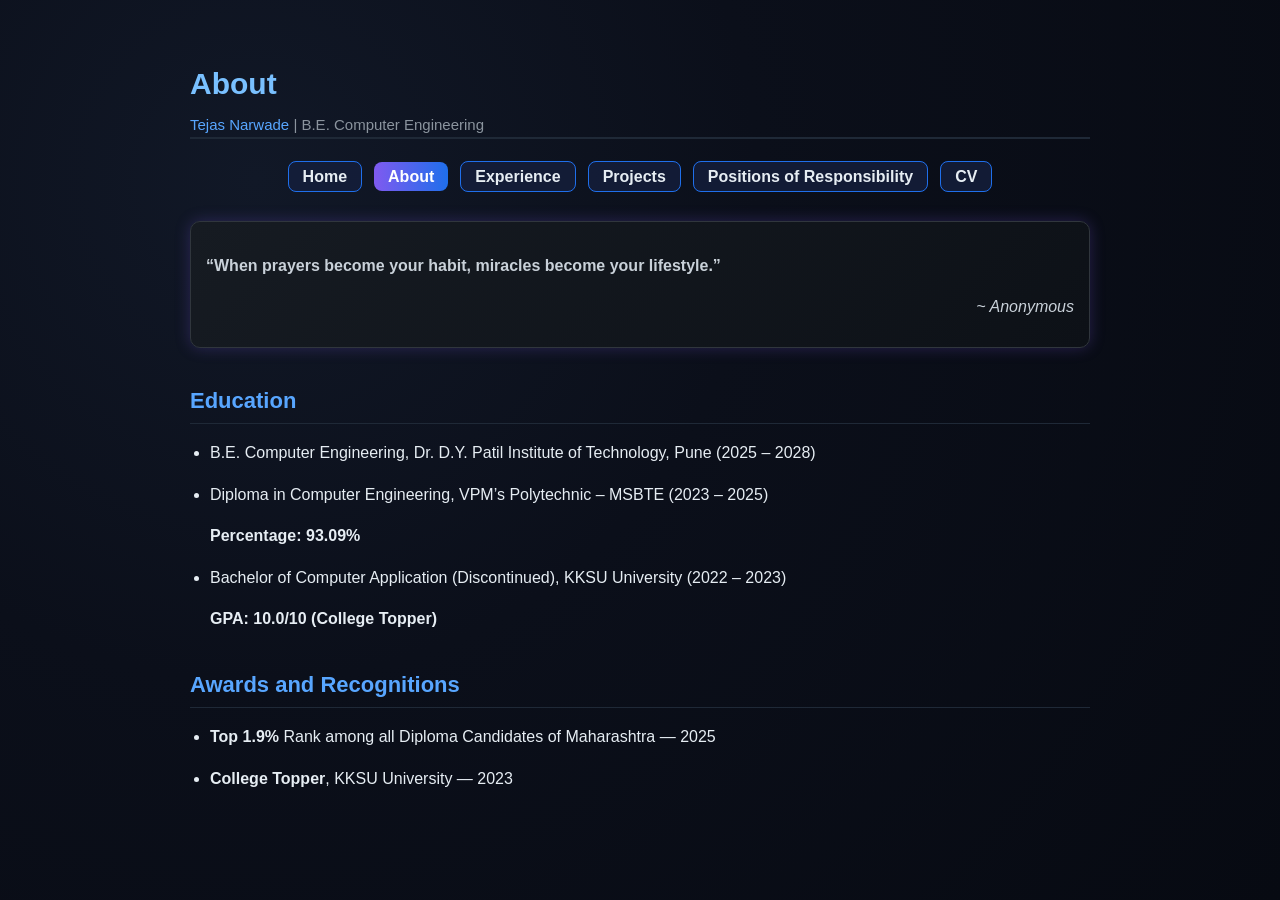
==== about.html @ dc9e4a2b "updated myweb" ====
<!DOCTYPE html PUBLIC "-//W3C//DTD XHTML 1.1//EN"
  "http://www.w3.org/TR/xhtml11/DTD/xhtml11.dtd">
<html xmlns="http://www.w3.org/1999/xhtml" xml:lang="en">
<head>

<meta name="viewport" content="width=device-width, initial-scale=1.0">
<meta http-equiv="Content-Type" content="text/html;charset=utf-8" />
<link rel="icon" href="images/icon.png">
<link rel="stylesheet" href="style.css" type="text/css" />
<link rel="stylesheet" href="font-awesome/css/font-awesome.min.css">

<title>Tejas Narwade</title>
</head>

<body>
<div id="main-container">
<div id="layout-content">

<div id="toptitle">
<h1>About</h1>
<div id="subtitle"><a href="index.html">Tejas Narwade</a> | B.E. Computer Engineering</div>
</div>

<nav class="top-menu">
<ul>
<li><a href="index.html">Home</a></li>
<li><a href="about.html" class="active">About</a></li>
<li><a href="experience.html">Experience</a></li>
<li><a href="projects.html">Projects</a></li>
<li><a href="pors.html">Positions of Responsibility</a></li>
<li><a href="assets/cv.pdf" download>CV</a></li>
</ul>
</nav>

<p style="margin-top: 20px;"></p>

<div class="infoblock">
<div class="blockcontent">
<p><b>&ldquo;When prayers become your habit, miracles become your lifestyle.&rdquo;</b></p>
<p style="text-align: right;"><i>~ Anonymous</i></p>
</div></div>

<h2>Education</h2>
<ul>

<li>
<p>B.E. Computer Engineering, Dr. D.Y. Patil Institute of Technology, Pune (2025 – 2028)</p>
</li>

<li>
<p>Diploma in Computer Engineering, VPM’s Polytechnic – MSBTE (2023 – 2025)</p>
<p><b>Percentage: 93.09%</b></p>
</li>

<li>
<p>Bachelor of Computer Application (Discontinued), KKSU University (2022 – 2023)</p>
<p><b>GPA: 10.0/10 (College Topper)</b></p>
</li>

</ul>

<h2>Awards and Recognitions</h2>
<ul>
<li><p><strong>Top 1.9%</strong> Rank among all Diploma Candidates of Maharashtra — 2025</p></li>
<li><p><strong>College Topper</strong>, KKSU University — 2023</p></li>
</ul>

</div>

<div id="footer-container">
<div id="footer">
<div id="footer-text">
</div>
</div>
</div>

</div>
</body>
</html>
---- style.css ----
/* ==========================================
   TEJAS NARWADE – COSMIC ML FINANCE THEME
   ========================================== */

/* ---------------- BODY ---------------- */

body {
    margin: 0;
    padding: 0;
    font-family: Optima, -apple-system, BlinkMacSystemFont,
                 Ubuntu, Cantarell, "Fira Sans",
                 "Helvetica Neue", Arial, sans-serif;

    background: radial-gradient(circle at 20% 20%, #111827 0%, #0b0f1a 40%, #070a12 100%);
    color: #e6edf3;
    line-height: 1.6;
}

/* Smooth global transitions */
* {
    transition: all 0.25s ease;
}

/* ---------------- MAIN LAYOUT ---------------- */

div#main-container {
    min-height: 100vh;
    background: transparent;
}

div#layout-content {
    max-width: 900px;
    margin: auto;
    padding: 40px 30px;
}

/* ---------------- TITLES ---------------- */

div#toptitle {
    border-bottom: 2px solid #1f2937;
    margin-bottom: 25px;
}

h1 {
    font-size: 30px;
    margin-bottom: 5px;
    color: #79c0ff;
}

h2 {
    font-size: 22px;
    margin-top: 35px;
    margin-bottom: 15px;
    border-bottom: 1px solid #1f2937;
    padding-bottom: 5px;
    color: #58a6ff;
}

h3 {
    color: #7f5af0;
}

div#subtitle {
    color: #8b949e;
    font-size: 15px;
}

/* ---------------- LINKS ---------------- */

a {
    color: #58a6ff;
    text-decoration: none;
}

a:hover {
    color: #f0b90b; /* finance gold */
}

/* ---------------- TOP MENU ---------------- */

.top-menu ul {
    list-style: none;
    padding: 0;
    display: flex;
    gap: 12px;
    flex-wrap: wrap;
    justify-content: center;
    margin-bottom: 25px;
}

.top-menu li a {
    padding: 6px 14px;
    border-radius: 8px;
    border: 1px solid #1f6feb;
    background: rgba(20, 30, 60, 0.8);
    color: #e6edf3;
    font-weight: 600;
}

.top-menu li a:hover {
    background: #1f6feb;
    box-shadow: 0 0 10px rgba(31, 111, 235, 0.6);
    color: white;
}

.top-menu li a.active {
    background: linear-gradient(90deg, #7f5af0, #1f6feb);
    border: none;
    color: white;
}

/* ---------------- TEXT ---------------- */

p {
    font-size: 16px;
    margin-bottom: 12px;
}

ul {
    padding-left: 20px;
}

li {
    margin-bottom: 6px;
}

/* ---------------- PROFILE IMAGE ---------------- */

img {
    border-radius: 12px;
    box-shadow: 0 0 18px rgba(127, 90, 240, 0.3);
}

/* ---------------- INFOBLOCK (QUOTE) ---------------- */

div.infoblock > div.blockcontent {
    background: linear-gradient(135deg, #161b22, #0d1117);
    border: 1px solid #30363d;
    border-radius: 10px;
    padding: 15px;
    color: #c9d1d9;
    box-shadow: 0 0 15px rgba(127, 90, 240, 0.25);
}

/* ---------------- CODE BLOCKS ---------------- */

pre, tt {
    background: #161b22;
    color: #c9d1d9;
    border-radius: 6px;
    padding: 6px 8px;
    font-family: SFMono-Regular, Consolas, monospace;
}

/* ---------------- FOOTER ---------------- */

div#footer {
    color: #6e7681;
    font-size: 14px;
    padding-top: 40px;
    text-align: center;
}

/* ---------------- TABLES ---------------- */

table {
    border-collapse: collapse;
}

td {
    padding: 6px 8px;
}

/* ---------------- MOBILE RESPONSIVE ---------------- */

@media screen and (max-width: 768px) {

    div#layout-content {
        padding: 25px 20px;
    }

    .top-menu ul {
        justify-content: center;
    }

    img {
        display: block;
        margin: auto;
    }

}
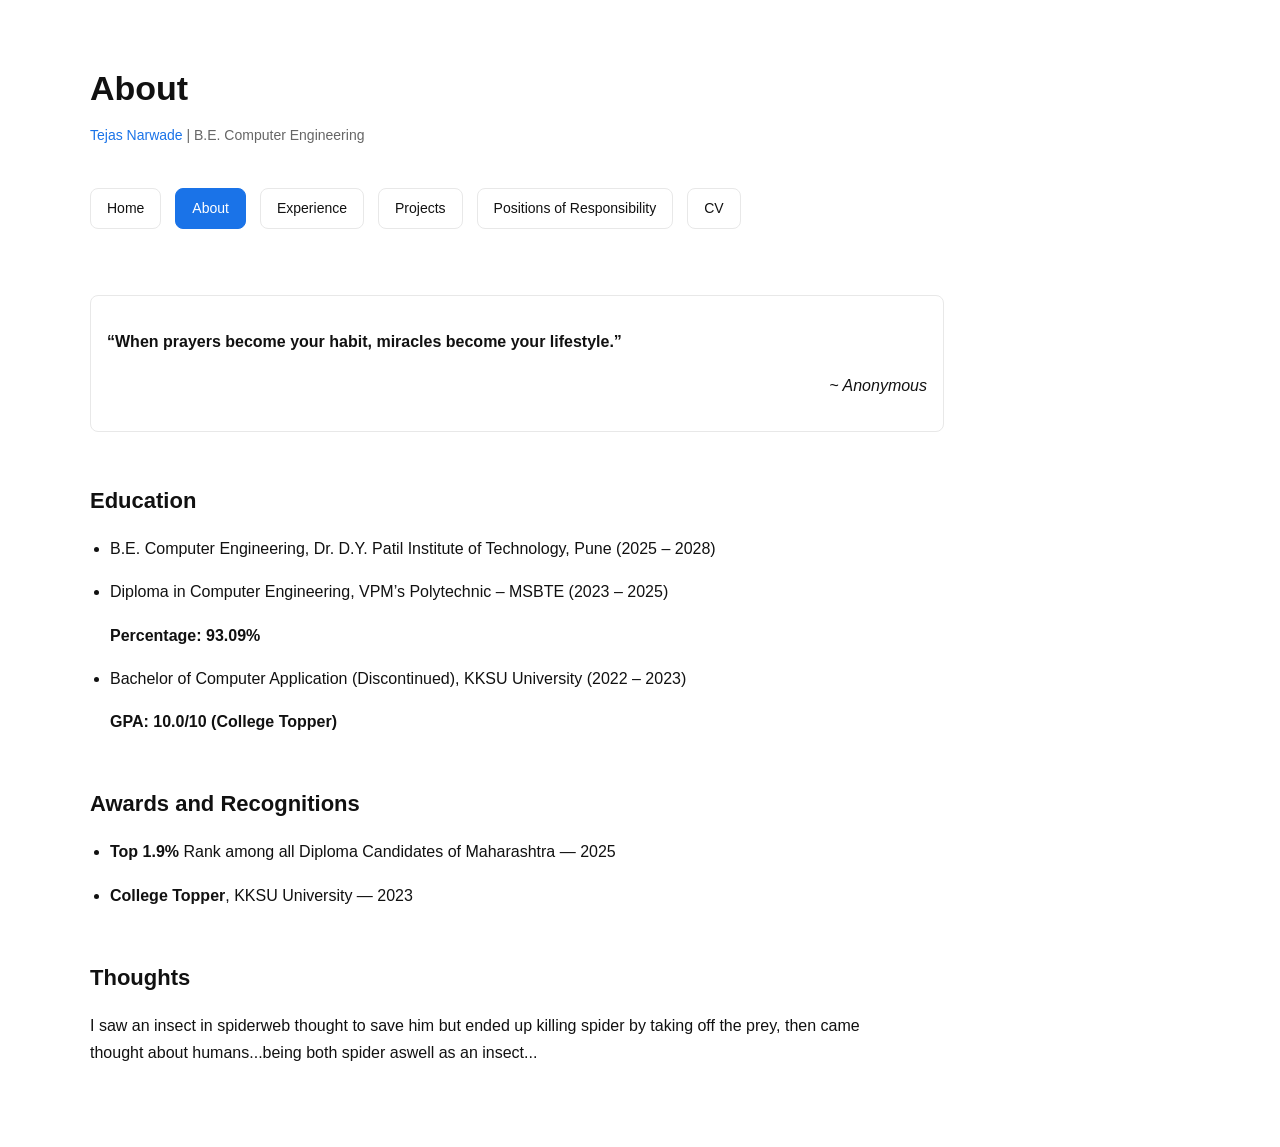
==== commit 69318133: "update in about" ====
--- a/about.html
+++ b/about.html
@@ -65,6 +65,11 @@
 <li><p><strong>College Topper</strong>, KKSU University — 2023</p></li>
 </ul>
 
+<h2> Thoughts </h2>
+<p>I saw an insect in spiderweb thought to save him but ended up killing spider by taking off the prey, then came thought
+  about humans...being both spider aswell as an insect...
+</p>
+
 </div>
 
 <div id="footer-container">
--- a/style.css
+++ b/style.css
@@ -1,191 +1,131 @@
-/* ==========================================
-   TEJAS NARWADE – COSMIC ML FINANCE THEME
-   ========================================== */
-
-/* ---------------- BODY ---------------- */
-
-body {
-    margin: 0;
-    padding: 0;
-    font-family: Optima, -apple-system, BlinkMacSystemFont,
-                 Ubuntu, Cantarell, "Fira Sans",
-                 "Helvetica Neue", Arial, sans-serif;
-
-    background: radial-gradient(circle at 20% 20%, #111827 0%, #0b0f1a 40%, #070a12 100%);
-    color: #e6edf3;
-    line-height: 1.6;
+:root{
+  --bg:#ffffff;
+  --text:#111111;
+  --subtle:#666666;
+  --border:#e8e8e8;
+  --accent:#1a73e8;
 }
 
-/* Smooth global transitions */
-* {
-    transition: all 0.25s ease;
+@media (prefers-color-scheme: dark){
+  :root{
+    --bg:#0f1115;
+    --text:#e6edf3;
+    --subtle:#8b949e;
+    --border:#23262d;
+    --accent:#4ea1ff;
+  }
 }
 
-/* ---------------- MAIN LAYOUT ---------------- */
-
-div#main-container {
-    min-height: 100vh;
-    background: transparent;
+body{
+  margin:0;
+  padding:0;
+  background:var(--bg);
+  color:var(--text);
+  font-family:-apple-system,BlinkMacSystemFont,"Inter","Segoe UI",Helvetica,Arial,sans-serif;
+  line-height:1.7;
+  font-size:16px;
 }
 
-div#layout-content {
-    max-width: 900px;
-    margin: auto;
-    padding: 40px 30px;
+div#layout-content{
+  max-width:1100px;
+  margin:60px auto;
+  padding:0 40px;
 }
 
-/* ---------------- TITLES ---------------- */
-
-div#toptitle {
-    border-bottom: 2px solid #1f2937;
-    margin-bottom: 25px;
+div#toptitle{
+  margin-bottom:30px;
 }
 
-h1 {
-    font-size: 30px;
-    margin-bottom: 5px;
-    color: #79c0ff;
+h1{
+  font-size:34px;
+  font-weight:600;
+  margin-bottom:6px;
 }
 
-h2 {
-    font-size: 22px;
-    margin-top: 35px;
-    margin-bottom: 15px;
-    border-bottom: 1px solid #1f2937;
-    padding-bottom: 5px;
-    color: #58a6ff;
+h2{
+  font-size:22px;
+  font-weight:600;
+  margin-top:50px;
+  margin-bottom:15px;
 }
 
-h3 {
-    color: #7f5af0;
+div#subtitle{
+  color:var(--subtle);
+  font-size:14px;
 }
 
-div#subtitle {
-    color: #8b949e;
-    font-size: 15px;
+a{
+  color:var(--accent);
+  text-decoration:none;
 }
 
-/* ---------------- LINKS ---------------- */
-
-a {
-    color: #58a6ff;
-    text-decoration: none;
+a:hover{
+  text-decoration:underline;
 }
 
-a:hover {
-    color: #f0b90b; /* finance gold */
+.top-menu ul{
+  list-style:none;
+  padding:0;
+  margin:40px 0 60px 0;
+  display:flex;
+  gap:14px;
+  flex-wrap:wrap;
 }
 
-/* ---------------- TOP MENU ---------------- */
-
-.top-menu ul {
-    list-style: none;
-    padding: 0;
-    display: flex;
-    gap: 12px;
-    flex-wrap: wrap;
-    justify-content: center;
-    margin-bottom: 25px;
+.top-menu li a{
+  display:inline-block;
+  padding:8px 16px;
+  border:1px solid var(--border);
+  border-radius:8px;
+  color:var(--text);
+  font-size:14px;
 }
 
-.top-menu li a {
-    padding: 6px 14px;
-    border-radius: 8px;
-    border: 1px solid #1f6feb;
-    background: rgba(20, 30, 60, 0.8);
-    color: #e6edf3;
-    font-weight: 600;
+.top-menu li a:hover{
+  border-color:var(--accent);
+  color:var(--accent);
 }
 
-.top-menu li a:hover {
-    background: #1f6feb;
-    box-shadow: 0 0 10px rgba(31, 111, 235, 0.6);
-    color: white;
+.top-menu li a.active{
+  border-color:var(--accent);
+  background:var(--accent);
+  color:#ffffff;
 }
 
-.top-menu li a.active {
-    background: linear-gradient(90deg, #7f5af0, #1f6feb);
-    border: none;
-    color: white;
+p{
+  margin-bottom:16px;
+  max-width:820px;
 }
 
-/* ---------------- TEXT ---------------- */
-
-p {
-    font-size: 16px;
-    margin-bottom: 12px;
+ul{
+  padding-left:20px;
+  max-width:820px;
 }
 
-ul {
-    padding-left: 20px;
+li{
+  margin-bottom:6px;
 }
 
-li {
-    margin-bottom: 6px;
+img{
+  border-radius:8px;
+  max-width:200px;
 }
 
-/* ---------------- PROFILE IMAGE ---------------- */
-
-img {
-    border-radius: 12px;
-    box-shadow: 0 0 18px rgba(127, 90, 240, 0.3);
+div.infoblock > div.blockcontent{
+  border:1px solid var(--border);
+  border-radius:8px;
+  padding:16px;
+  max-width:820px;
 }
 
-/* ---------------- INFOBLOCK (QUOTE) ---------------- */
-
-div.infoblock > div.blockcontent {
-    background: linear-gradient(135deg, #161b22, #0d1117);
-    border: 1px solid #30363d;
-    border-radius: 10px;
-    padding: 15px;
-    color: #c9d1d9;
-    box-shadow: 0 0 15px rgba(127, 90, 240, 0.25);
+div#footer{
+  margin-top:80px;
+  font-size:13px;
+  color:var(--subtle);
 }
 
-/* ---------------- CODE BLOCKS ---------------- */
-
-pre, tt {
-    background: #161b22;
-    color: #c9d1d9;
-    border-radius: 6px;
-    padding: 6px 8px;
-    font-family: SFMono-Regular, Consolas, monospace;
-}
-
-/* ---------------- FOOTER ---------------- */
-
-div#footer {
-    color: #6e7681;
-    font-size: 14px;
-    padding-top: 40px;
-    text-align: center;
-}
-
-/* ---------------- TABLES ---------------- */
-
-table {
-    border-collapse: collapse;
-}
-
-td {
-    padding: 6px 8px;
-}
-
-/* ---------------- MOBILE RESPONSIVE ---------------- */
-
-@media screen and (max-width: 768px) {
-
-    div#layout-content {
-        padding: 25px 20px;
-    }
-
-    .top-menu ul {
-        justify-content: center;
-    }
-
-    img {
-        display: block;
-        margin: auto;
-    }
-
+@media screen and (max-width:900px){
+  div#layout-content{
+    padding:0 20px;
+  }
 }
